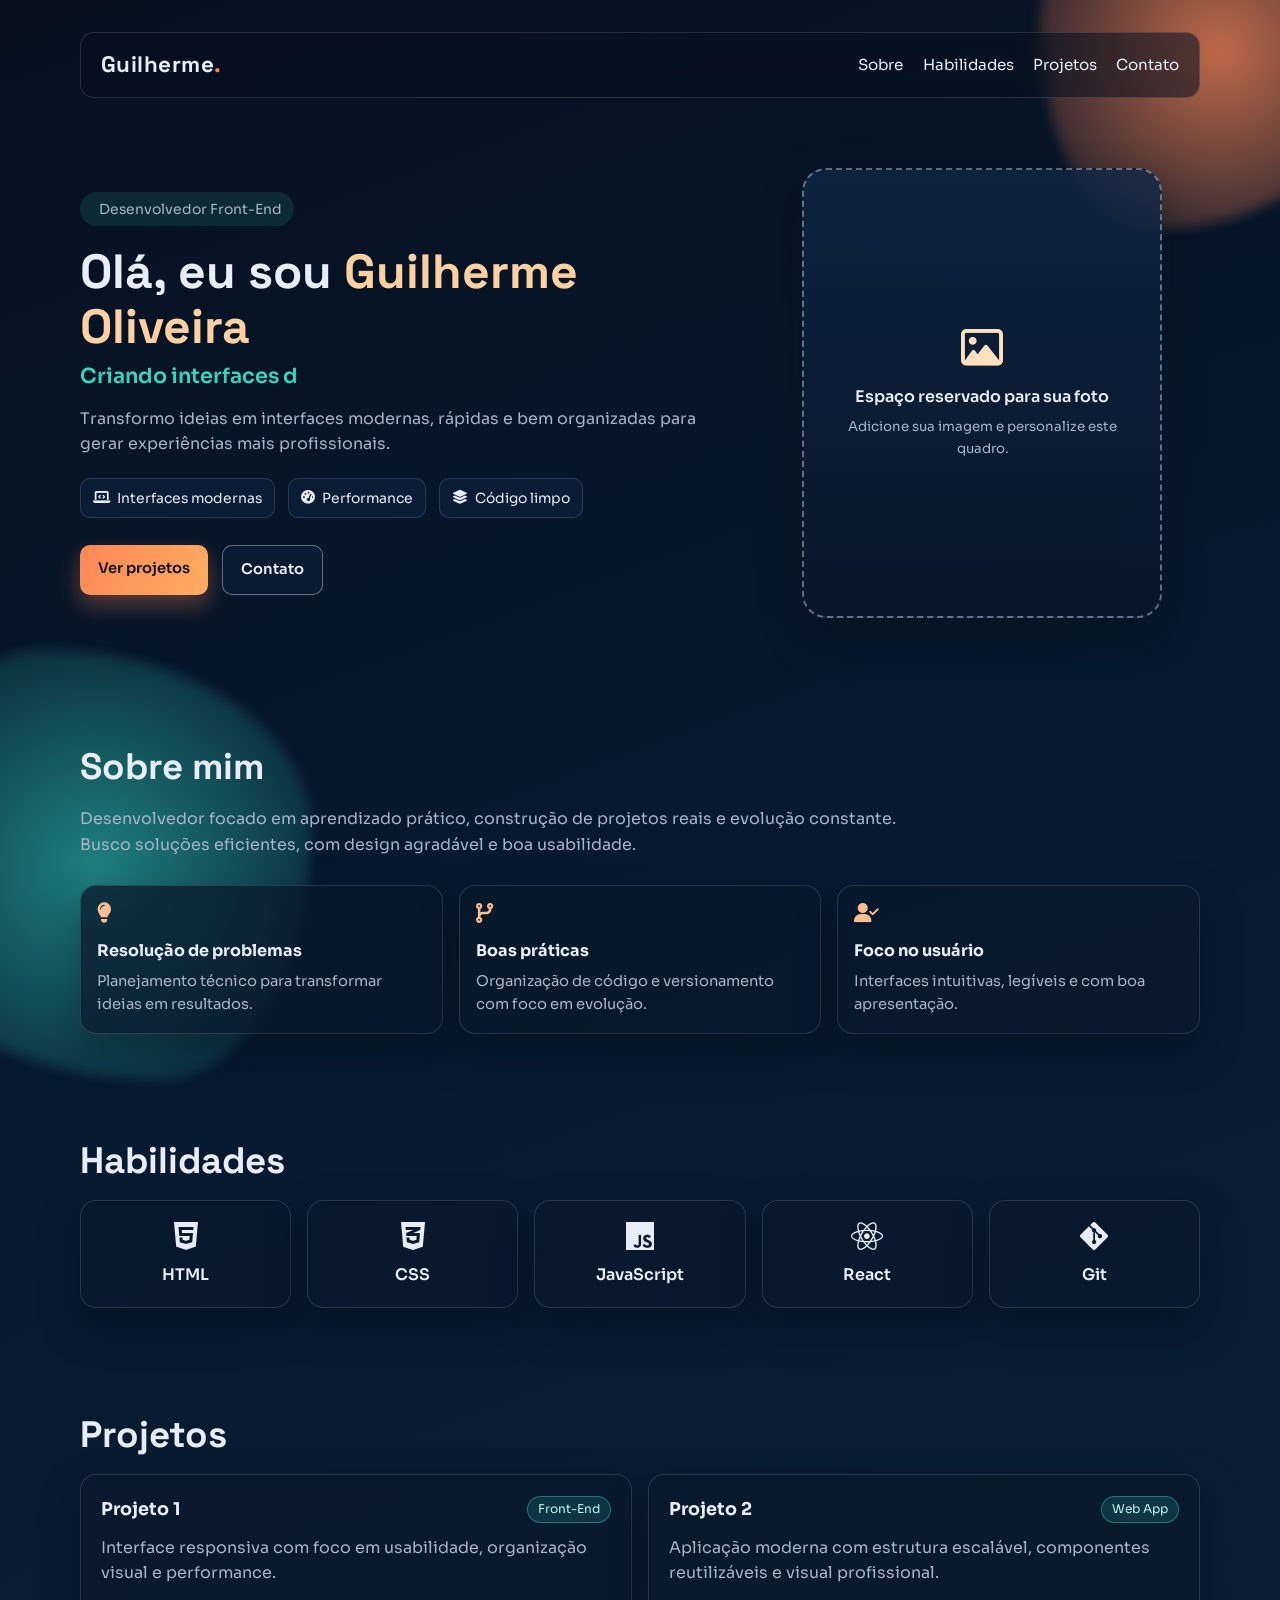
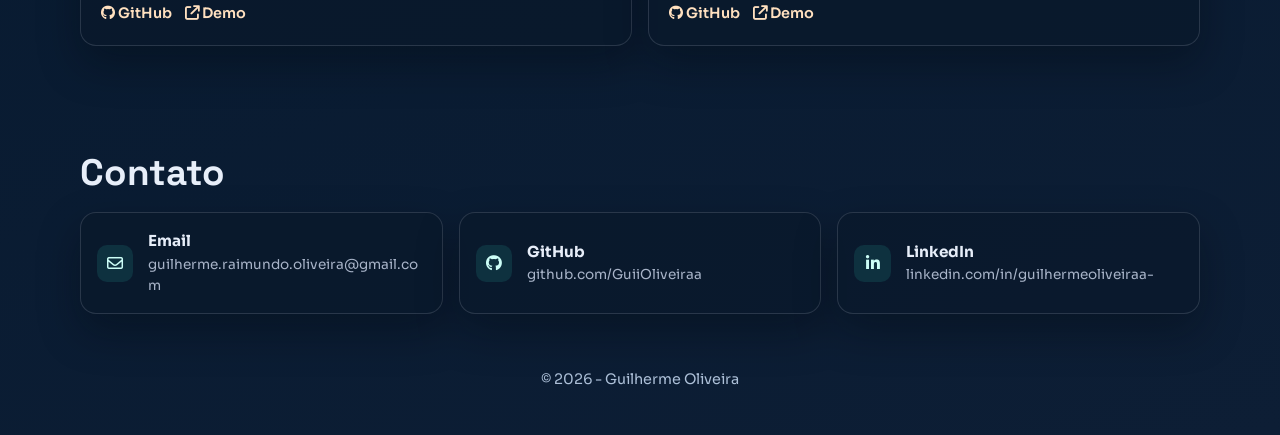
==== index.html @ d633457d "Projeto Inicial" ====
﻿<!DOCTYPE html>
<html lang="pt-br">
  <head>
    <meta charset="UTF-8" />
    <meta name="viewport" content="width=device-width, initial-scale=1.0" />
    <title>Portfólio | Guilherme Oliveira</title>
    <link rel="preconnect" href="https://fonts.googleapis.com" />
    <link rel="preconnect" href="https://fonts.gstatic.com" crossorigin />
    <link
      href="https://fonts.googleapis.com/css2?family=Sora:wght@300;400;500;600&family=Space+Grotesk:wght@500;700&display=swap"
      rel="stylesheet"
    />
    <link
      rel="stylesheet"
      href="https://cdnjs.cloudflare.com/ajax/libs/font-awesome/6.5.2/css/all.min.css"
    />
    <link rel="stylesheet" href="style.css" />
  </head>
  <body>
    <div class="bg-shape shape-top"></div>
    <div class="bg-shape shape-bottom"></div>

    <header class="site-header">
      <nav class="navbar">
        <h1 class="logo">Guilherme<span>.</span></h1>
        <ul class="nav-links">
          <li><a href="#about">Sobre</a></li>
          <li><a href="#skills">Habilidades</a></li>
          <li><a href="#projects">Projetos</a></li>
          <li><a href="#contact">Contato</a></li>
        </ul>
      </nav>

      <section class="hero">
        <div class="hero-content reveal">
          <p class="eyebrow">
            <i class="fa-solid fa-sparkles"></i>
            Desenvolvedor Front-End
          </p>
          <h2>Olá, eu sou <span>Guilherme Oliveira</span></h2>
          <h3 id="typing"></h3>
          <p>
            Transformo ideias em interfaces modernas, rápidas e bem organizadas
            para gerar experiências mais profissionais.
          </p>
          <div class="hero-tags">
            <span><i class="fa-solid fa-laptop-code"></i> Interfaces modernas</span>
            <span><i class="fa-solid fa-gauge-high"></i> Performance</span>
            <span><i class="fa-solid fa-layer-group"></i> Código limpo</span>
          </div>
          <div class="buttons">
            <a href="#projects" class="btn btn-primary">Ver projetos</a>
            <a href="#contact" class="btn btn-outline">Contato</a>
          </div>
        </div>

        <aside class="hero-photo reveal">
          <div class="photo-slot">
            <i class="fa-regular fa-image"></i>
            <p>Espaço reservado para sua foto</p>
            <small>Adicione sua imagem e personalize este quadro.</small>
          </div>
        </aside>
      </section>
    </header>

    <main>
      <section id="about" class="section reveal">
        <h2>Sobre mim</h2>
        <p class="section-intro">
          Desenvolvedor focado em aprendizado prático, construção de projetos
          reais e evolução constante. Busco soluções eficientes, com design
          agradável e boa usabilidade.
        </p>
        <div class="about-highlights">
          <article class="info-card">
            <i class="fa-solid fa-lightbulb"></i>
            <h3>Resolução de problemas</h3>
            <p>Planejamento técnico para transformar ideias em resultados.</p>
          </article>
          <article class="info-card">
            <i class="fa-solid fa-code-branch"></i>
            <h3>Boas práticas</h3>
            <p>Organização de código e versionamento com foco em evolução.</p>
          </article>
          <article class="info-card">
            <i class="fa-solid fa-user-check"></i>
            <h3>Foco no usuário</h3>
            <p>Interfaces intuitivas, legíveis e com boa apresentação.</p>
          </article>
        </div>
      </section>

      <section id="skills" class="section reveal">
        <h2>Habilidades</h2>
        <div class="skills-grid">
          <article class="skill-card">
            <i class="fa-brands fa-html5"></i>
            <p>HTML</p>
          </article>
          <article class="skill-card">
            <i class="fa-brands fa-css3-alt"></i>
            <p>CSS</p>
          </article>
          <article class="skill-card">
            <i class="fa-brands fa-js"></i>
            <p>JavaScript</p>
          </article>
          <article class="skill-card">
            <i class="fa-brands fa-react"></i>
            <p>React</p>
          </article>
          <article class="skill-card">
            <i class="fa-brands fa-git-alt"></i>
            <p>Git</p>
          </article>
        </div>
      </section>

      <section id="projects" class="section reveal">
        <h2>Projetos</h2>
        <div class="projects-grid">
          <article class="project-card">
            <div class="project-top">
              <h3>Projeto 1</h3>
              <span>Front-End</span>
            </div>
            <p>
              Interface responsiva com foco em usabilidade, organização visual e
              performance.
            </p>
            <div class="links">
              <a href="#" aria-label="Repositório do Projeto 1">
                <i class="fa-brands fa-github"></i> GitHub
              </a>
              <a href="#" aria-label="Demonstração do Projeto 1">
                <i class="fa-solid fa-arrow-up-right-from-square"></i> Demo
              </a>
            </div>
          </article>

          <article class="project-card">
            <div class="project-top">
              <h3>Projeto 2</h3>
              <span>Web App</span>
            </div>
            <p>
              Aplicação moderna com estrutura escalável, componentes reutilizáveis
              e visual profissional.
            </p>
            <div class="links">
              <a href="#" aria-label="Repositório do Projeto 2">
                <i class="fa-brands fa-github"></i> GitHub
              </a>
              <a href="#" aria-label="Demonstração do Projeto 2">
                <i class="fa-solid fa-arrow-up-right-from-square"></i> Demo
              </a>
            </div>
          </article>
        </div>
      </section>

      <section id="contact" class="section reveal">
        <h2>Contato</h2>
        <div class="contact-grid">
          <a
            class="contact-item"
            href="mailto:guilherme.raimundo.oliveira@gmail.com"
            aria-label="Enviar email para Guilherme Oliveira"
          >
            <i class="fa-regular fa-envelope"></i>
            <div>
              <h3>Email</h3>
              <p>guilherme.raimundo.oliveira@gmail.com</p>
            </div>
          </a>
          <a
            class="contact-item"
            href="https://github.com/GuiiOliveiraa"
            target="_blank"
            rel="noreferrer"
            aria-label="GitHub de Guilherme Oliveira"
          >
            <i class="fa-brands fa-github"></i>
            <div>
              <h3>GitHub</h3>
              <p>github.com/GuiiOliveiraa</p>
            </div>
          </a>
          <a
            class="contact-item"
            href="https://www.linkedin.com/in/guilhermeoliveiraa-/"
            target="_blank"
            rel="noreferrer"
            aria-label="LinkedIn de Guilherme Oliveira"
          >
            <i class="fa-brands fa-linkedin-in"></i>
            <div>
              <h3>LinkedIn</h3>
              <p>linkedin.com/in/guilhermeoliveiraa-</p>
            </div>
          </a>
        </div>
      </section>
    </main>

    <footer>
      <p>© 2026 - Guilherme Oliveira</p>
    </footer>

    <script src="script.js"></script>
  </body>
</html>
---- style.css ----
﻿:root {
  --bg: #06101f;
  --bg-secondary: #0d1e35;
  --surface: rgba(10, 24, 43, 0.75);
  --surface-strong: #102746;
  --text: #e7eef9;
  --muted: #a8b4c8;
  --accent: #ff8757;
  --accent-2: #32d8c2;
  --border: rgba(231, 238, 249, 0.14);
  --shadow: 0 18px 40px rgba(1, 8, 15, 0.35);
}

* {
  margin: 0;
  padding: 0;
  box-sizing: border-box;
}

html {
  scroll-behavior: smooth;
}

body {
  min-height: 100vh;
  background: linear-gradient(160deg, var(--bg) 0%, #071a30 48%, var(--bg-secondary) 100%);
  color: var(--text);
  font-family: "Sora", sans-serif;
  line-height: 1.6;
  overflow-x: hidden;
}

.bg-shape {
  position: fixed;
  pointer-events: none;
  z-index: -1;
  filter: blur(6px);
}

.shape-top {
  width: 360px;
  height: 360px;
  top: -130px;
  right: -120px;
  border-radius: 48% 52% 70% 30% / 42% 40% 60% 58%;
  background: radial-gradient(circle, rgba(255, 135, 87, 0.75), rgba(255, 135, 87, 0));
}

.shape-bottom {
  width: 430px;
  height: 430px;
  bottom: -180px;
  left: -120px;
  border-radius: 38% 62% 35% 65% / 58% 42% 58% 42%;
  background: radial-gradient(circle, rgba(50, 216, 194, 0.55), rgba(50, 216, 194, 0));
}

.site-header,
main,
footer {
  width: min(1120px, 92%);
  margin: 0 auto;
}

.site-header {
  padding-top: 32px;
}

.navbar {
  display: flex;
  justify-content: space-between;
  align-items: center;
  padding: 14px 20px;
  border: 1px solid var(--border);
  border-radius: 14px;
  background: rgba(6, 16, 31, 0.55);
  backdrop-filter: blur(8px);
}

.logo {
  font-family: "Space Grotesk", sans-serif;
  font-weight: 700;
  letter-spacing: 0.02em;
  font-size: 1.4rem;
}

.logo span {
  color: var(--accent);
}

.nav-links {
  display: flex;
  gap: 1.2rem;
  list-style: none;
}

.nav-links a {
  text-decoration: none;
  color: var(--text);
  font-size: 0.95rem;
  transition: color 0.2s ease;
}

.nav-links a:hover {
  color: var(--accent-2);
}

.hero {
  display: grid;
  grid-template-columns: 1.2fr 0.8fr;
  gap: 2rem;
  align-items: center;
  padding: 70px 0 42px;
}

.eyebrow {
  display: inline-flex;
  align-items: center;
  gap: 0.45rem;
  padding: 6px 12px;
  border-radius: 999px;
  background: rgba(50, 216, 194, 0.12);
  color: #b1f8ee;
  margin-bottom: 1.1rem;
  font-size: 0.87rem;
}

.hero h2 {
  font-family: "Space Grotesk", sans-serif;
  font-size: clamp(2rem, 5vw, 3rem);
  line-height: 1.15;
  margin-bottom: 0.35rem;
}

.hero h2 span {
  color: #ffd1a2;
}

#typing {
  min-height: 2rem;
  margin-bottom: 0.8rem;
  color: var(--accent-2);
  font-size: clamp(1.05rem, 2vw, 1.3rem);
  font-weight: 600;
}

.hero-content > p {
  color: var(--muted);
  max-width: 56ch;
}

.hero-tags {
  margin-top: 1.3rem;
  display: flex;
  flex-wrap: wrap;
  gap: 0.8rem;
}

.hero-tags span {
  display: inline-flex;
  gap: 0.45rem;
  align-items: center;
  padding: 8px 12px;
  border-radius: 10px;
  border: 1px solid var(--border);
  background: rgba(16, 39, 70, 0.42);
  font-size: 0.87rem;
}

.buttons {
  margin-top: 1.7rem;
  display: flex;
  gap: 0.9rem;
  flex-wrap: wrap;
}

.btn {
  padding: 12px 18px;
  border-radius: 10px;
  text-decoration: none;
  font-weight: 600;
  font-size: 0.92rem;
  transition: transform 0.2s ease, box-shadow 0.2s ease, background 0.2s ease;
}

.btn:hover {
  transform: translateY(-2px);
}

.btn-primary {
  color: #101317;
  background: linear-gradient(120deg, var(--accent), #ffad61);
  box-shadow: 0 10px 22px rgba(255, 135, 87, 0.35);
}

.btn-outline {
  color: var(--text);
  border: 1px solid rgba(231, 238, 249, 0.4);
  background: rgba(13, 30, 53, 0.65);
}

.hero-photo {
  justify-self: center;
  width: min(360px, 100%);
}

.photo-slot {
  aspect-ratio: 4 / 5;
  border: 2px dashed rgba(231, 238, 249, 0.4);
  border-radius: 24px;
  background: linear-gradient(180deg, rgba(16, 39, 70, 0.8), rgba(8, 22, 40, 0.8));
  box-shadow: var(--shadow);
  display: flex;
  flex-direction: column;
  align-items: center;
  justify-content: center;
  text-align: center;
  padding: 1.1rem;
}

.photo-slot i {
  font-size: 2.6rem;
  margin-bottom: 1rem;
  color: #ffe0bf;
}

.photo-slot p {
  font-size: 1rem;
  font-weight: 600;
}

.photo-slot small {
  color: var(--muted);
  margin-top: 0.4rem;
}

.section {
  padding: 78px 0 20px;
}

.section h2 {
  font-family: "Space Grotesk", sans-serif;
  font-size: clamp(1.7rem, 3.6vw, 2.3rem);
  margin-bottom: 0.6rem;
}

.section-intro {
  max-width: 70ch;
  color: var(--muted);
  margin-bottom: 1.7rem;
}

.about-highlights,
.skills-grid,
.projects-grid,
.contact-grid {
  display: grid;
  gap: 1rem;
}

.about-highlights {
  grid-template-columns: repeat(auto-fit, minmax(220px, 1fr));
}

.info-card,
.skill-card,
.project-card,
.contact-item {
  border: 1px solid var(--border);
  border-radius: 16px;
  background: var(--surface);
  box-shadow: var(--shadow);
}

.info-card {
  padding: 1rem;
}

.info-card i {
  font-size: 1.25rem;
  color: #ffbf92;
}

.info-card h3 {
  margin: 0.7rem 0 0.35rem;
  font-size: 1rem;
}

.info-card p {
  color: var(--muted);
  font-size: 0.92rem;
}

.skills-grid {
  grid-template-columns: repeat(auto-fit, minmax(150px, 1fr));
}

.skill-card {
  padding: 1.2rem;
  text-align: center;
  transition: transform 0.2s ease, border-color 0.2s ease;
}

.skill-card:hover {
  transform: translateY(-4px);
  border-color: rgba(50, 216, 194, 0.7);
}

.skill-card i {
  font-size: 2rem;
  margin-bottom: 0.6rem;
}

.skill-card p {
  font-weight: 600;
}

.projects-grid {
  grid-template-columns: repeat(auto-fit, minmax(260px, 1fr));
}

.project-card {
  padding: 1.25rem;
  transition: transform 0.25s ease, border-color 0.25s ease;
}

.project-card:hover {
  transform: translateY(-5px);
  border-color: rgba(255, 173, 97, 0.8);
}

.project-top {
  display: flex;
  justify-content: space-between;
  align-items: center;
  gap: 0.8rem;
  margin-bottom: 0.7rem;
}

.project-top h3 {
  font-size: 1.1rem;
}

.project-top span {
  background: rgba(50, 216, 194, 0.15);
  color: #b9f8f0;
  border: 1px solid rgba(50, 216, 194, 0.42);
  border-radius: 999px;
  padding: 3px 10px;
  font-size: 0.76rem;
}

.project-card p {
  color: var(--muted);
}

.links {
  margin-top: 1rem;
  display: flex;
  flex-wrap: wrap;
  gap: 0.8rem;
}

.links a {
  color: #ffe0bf;
  text-decoration: none;
  font-weight: 600;
  font-size: 0.9rem;
}

.links a:hover {
  color: var(--accent-2);
}

.contact-grid {
  grid-template-columns: repeat(auto-fit, minmax(250px, 1fr));
}

.contact-item {
  display: flex;
  align-items: center;
  gap: 0.9rem;
  padding: 1rem;
  color: var(--text);
  text-decoration: none;
  transition: transform 0.2s ease, border-color 0.2s ease;
}

.contact-item:hover {
  transform: translateY(-4px);
  border-color: rgba(255, 135, 87, 0.8);
}

.contact-item i {
  width: 2.3rem;
  height: 2.3rem;
  border-radius: 10px;
  background: rgba(50, 216, 194, 0.12);
  display: grid;
  place-items: center;
  color: #ccfef7;
  font-size: 1rem;
}

.contact-item h3 {
  font-size: 0.95rem;
}

.contact-item p {
  color: var(--muted);
  font-size: 0.85rem;
  word-break: break-word;
}

footer {
  padding: 34px 0 44px;
  text-align: center;
  color: #adc0d8;
  font-size: 0.9rem;
}

.reveal {
  opacity: 0;
  transform: translateY(24px);
}

.reveal.visible {
  opacity: 1;
  transform: translateY(0);
  transition: opacity 0.65s ease, transform 0.65s ease;
  transition-delay: var(--delay, 0ms);
}

@media (max-width: 960px) {
  .hero {
    grid-template-columns: 1fr;
    padding-top: 52px;
  }

  .hero-photo {
    justify-self: start;
    width: min(340px, 100%);
  }
}

@media (max-width: 640px) {
  .navbar {
    flex-direction: column;
    align-items: flex-start;
    gap: 0.8rem;
  }

  .nav-links {
    flex-wrap: wrap;
    gap: 0.8rem;
  }

  .buttons {
    width: 100%;
  }

  .btn {
    flex: 1;
    text-align: center;
  }

  .section {
    padding-top: 60px;
  }
}
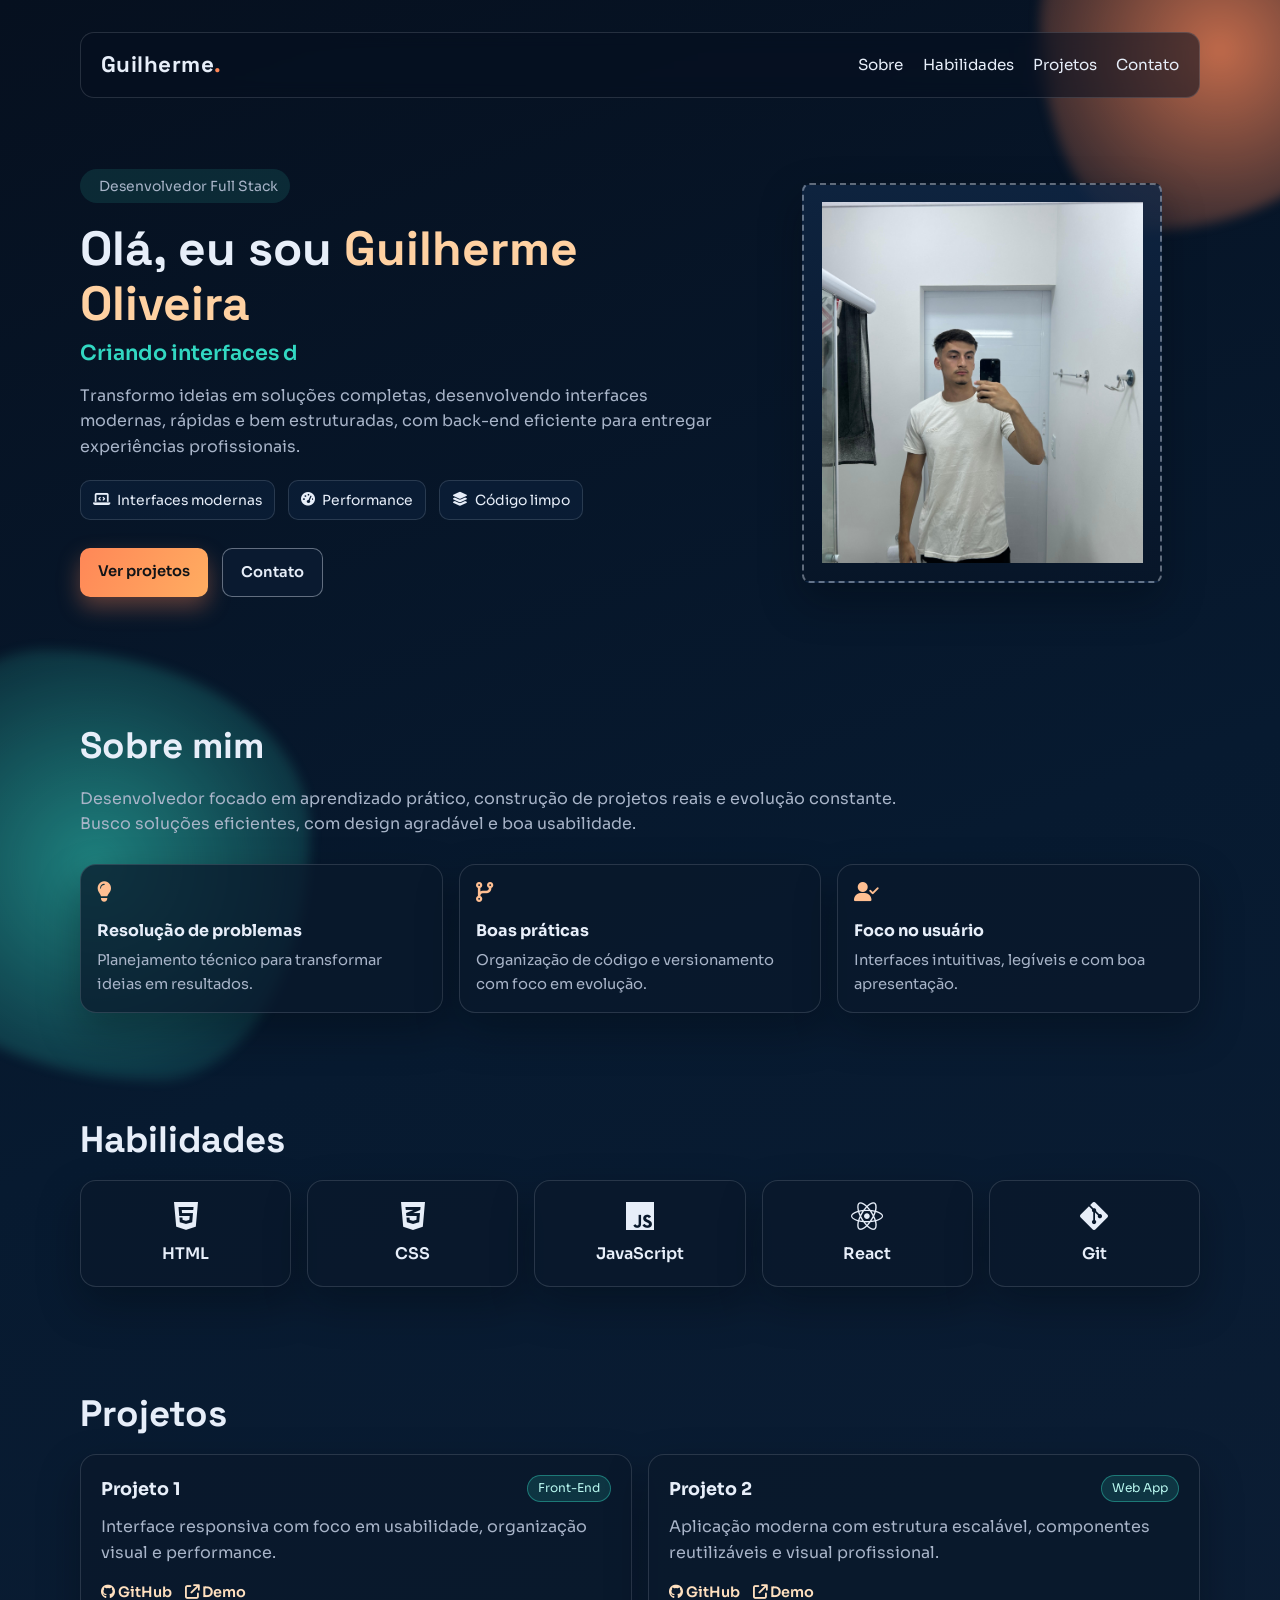
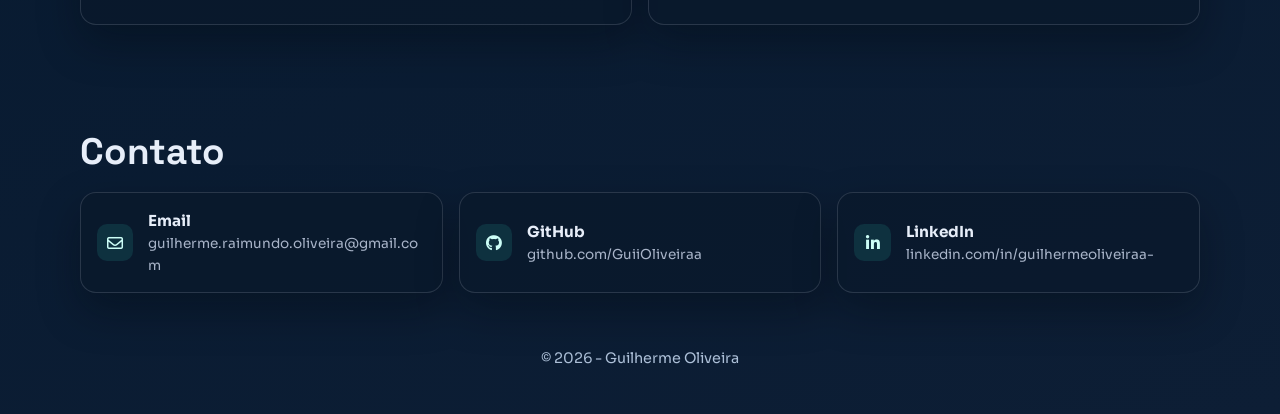
==== commit 38ac889c: "Arruma a foto e algumas frases" ====
--- a/index.html
+++ b/index.html
@@ -35,16 +35,19 @@
         <div class="hero-content reveal">
           <p class="eyebrow">
             <i class="fa-solid fa-sparkles"></i>
-            Desenvolvedor Front-End
+            Desenvolvedor Full Stack
           </p>
           <h2>Olá, eu sou <span>Guilherme Oliveira</span></h2>
           <h3 id="typing"></h3>
           <p>
-            Transformo ideias em interfaces modernas, rápidas e bem organizadas
-            para gerar experiências mais profissionais.
+            Transformo ideias em soluções completas, desenvolvendo interfaces
+            modernas, rápidas e bem estruturadas, com back-end eficiente para
+            entregar experiências profissionais.
           </p>
           <div class="hero-tags">
-            <span><i class="fa-solid fa-laptop-code"></i> Interfaces modernas</span>
+            <span
+              ><i class="fa-solid fa-laptop-code"></i> Interfaces modernas</span
+            >
             <span><i class="fa-solid fa-gauge-high"></i> Performance</span>
             <span><i class="fa-solid fa-layer-group"></i> Código limpo</span>
           </div>
@@ -56,9 +59,7 @@
 
         <aside class="hero-photo reveal">
           <div class="photo-slot">
-            <i class="fa-regular fa-image"></i>
-            <p>Espaço reservado para sua foto</p>
-            <small>Adicione sua imagem e personalize este quadro.</small>
+            <img src="/MinhaFoto.jpeg" alt="Minha Foto" class="foto-perfil" />
           </div>
         </aside>
       </section>
@@ -145,8 +146,8 @@
               <span>Web App</span>
             </div>
             <p>
-              Aplicação moderna com estrutura escalável, componentes reutilizáveis
-              e visual profissional.
+              Aplicação moderna com estrutura escalável, componentes
+              reutilizáveis e visual profissional.
             </p>
             <div class="links">
               <a href="#" aria-label="Repositório do Projeto 2">
--- a/style.css
+++ b/style.css
@@ -234,6 +234,23 @@
   margin-top: 0.4rem;
 }
 
+.photo-slot {
+  width: 100%;       /* Ou o tamanho fixo que você desejar, ex: 300px */
+  height: 400px;     /* Defina uma altura para manter o padrão */
+  overflow: hidden;  /* Corta o que sobrar da imagem */
+  display: flex;
+  align-items: center;
+  justify-content: center;
+  border-radius: 8px; /* Opcional: deixa as bordas arredondadas */
+}
+
+.foto-perfil {
+  width: 100%;
+  height: 100%;
+  object-fit: cover; /* ESSA É A MÁGICA: a foto preenche o espaço sem distorcer */
+  object-position: center; /* Centraliza o foco da imagem */
+}
+
 .section {
   padding: 78px 0 20px;
 }
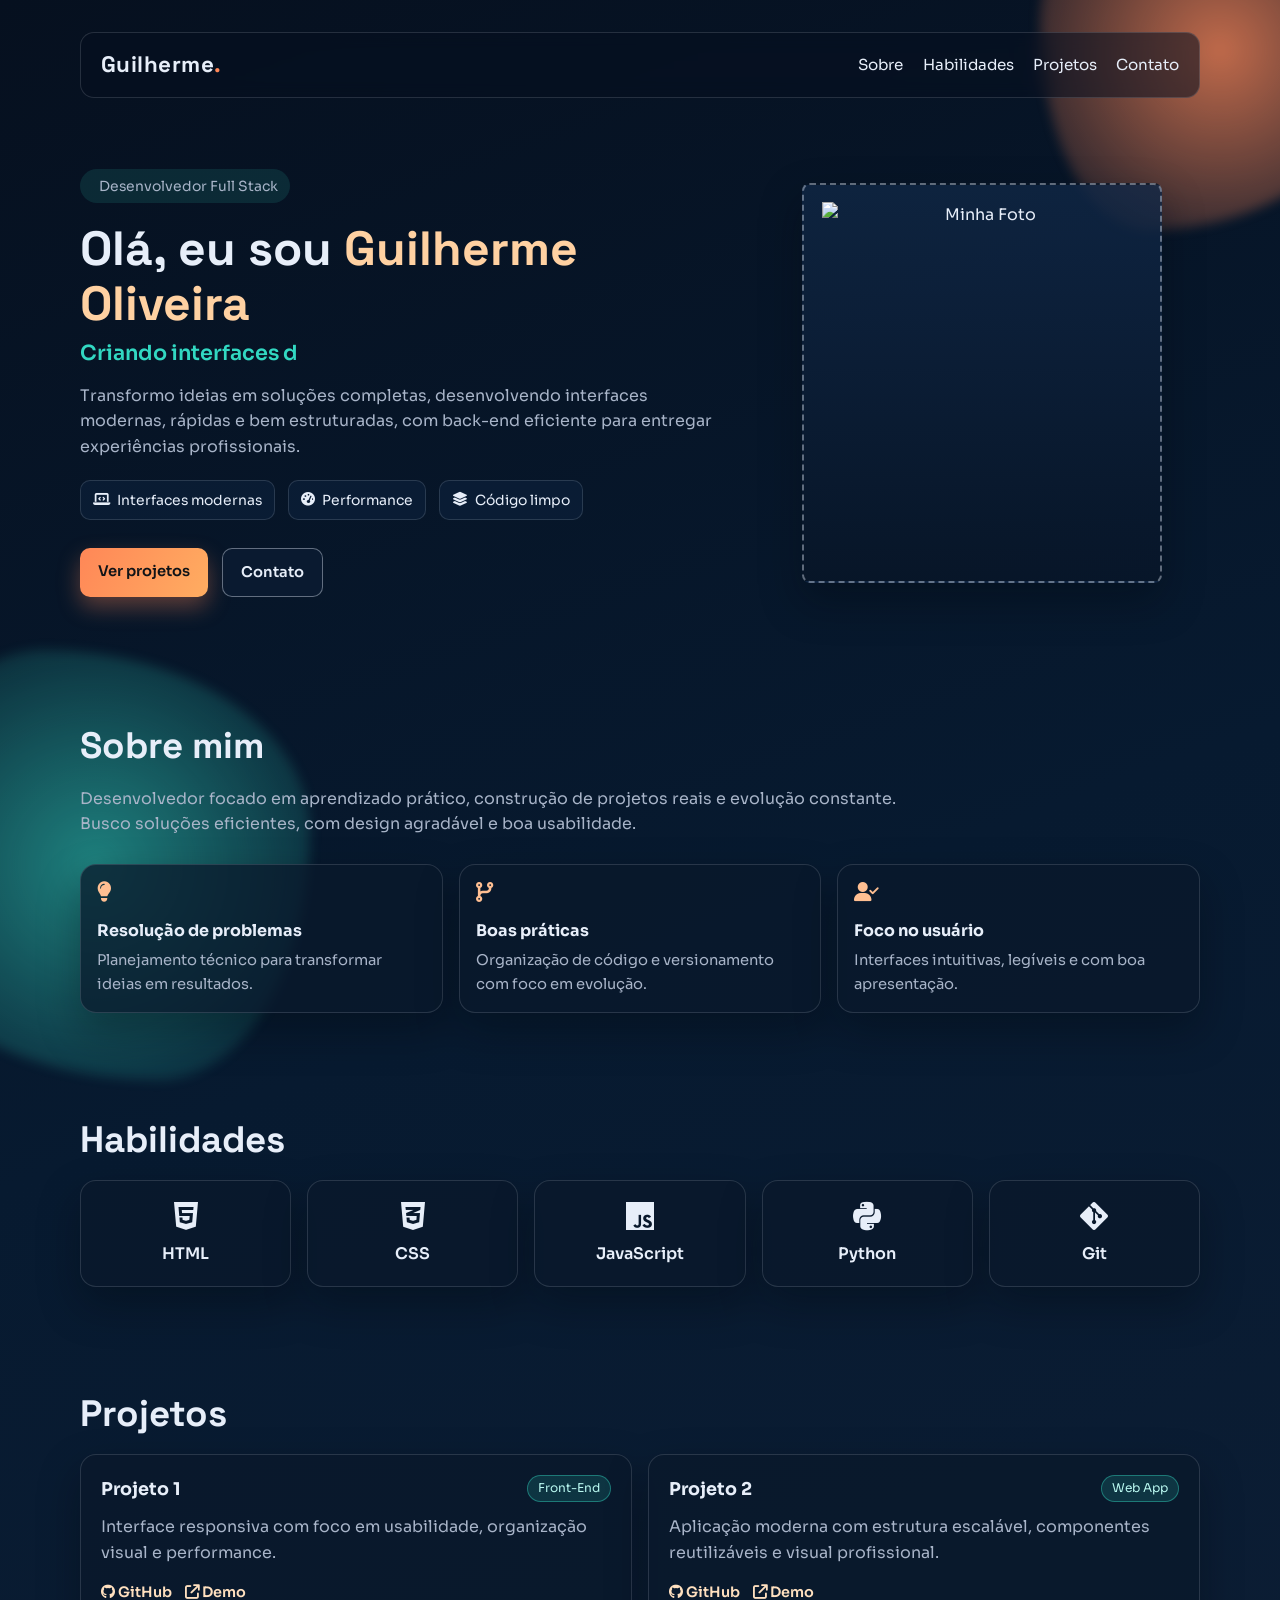
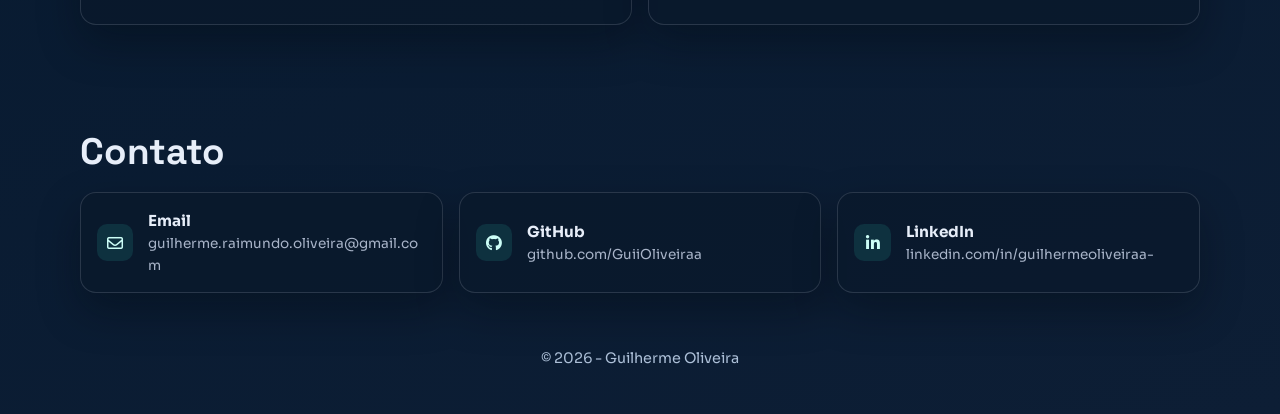
==== commit bdbf11ac: "Alterar foto e habilidades" ====
--- a/index.html
+++ b/index.html
@@ -59,7 +59,7 @@
 
         <aside class="hero-photo reveal">
           <div class="photo-slot">
-            <img src="/MinhaFoto.jpeg" alt="Minha Foto" class="foto-perfil" />
+            <img src="/Foto.png" alt="Minha Foto" class="foto-perfil" />
           </div>
         </aside>
       </section>
@@ -108,8 +108,8 @@
             <p>JavaScript</p>
           </article>
           <article class="skill-card">
-            <i class="fa-brands fa-react"></i>
-            <p>React</p>
+            <i class="fa-brands fa-python"></i>
+            <p>Python</p>
           </article>
           <article class="skill-card">
             <i class="fa-brands fa-git-alt"></i>
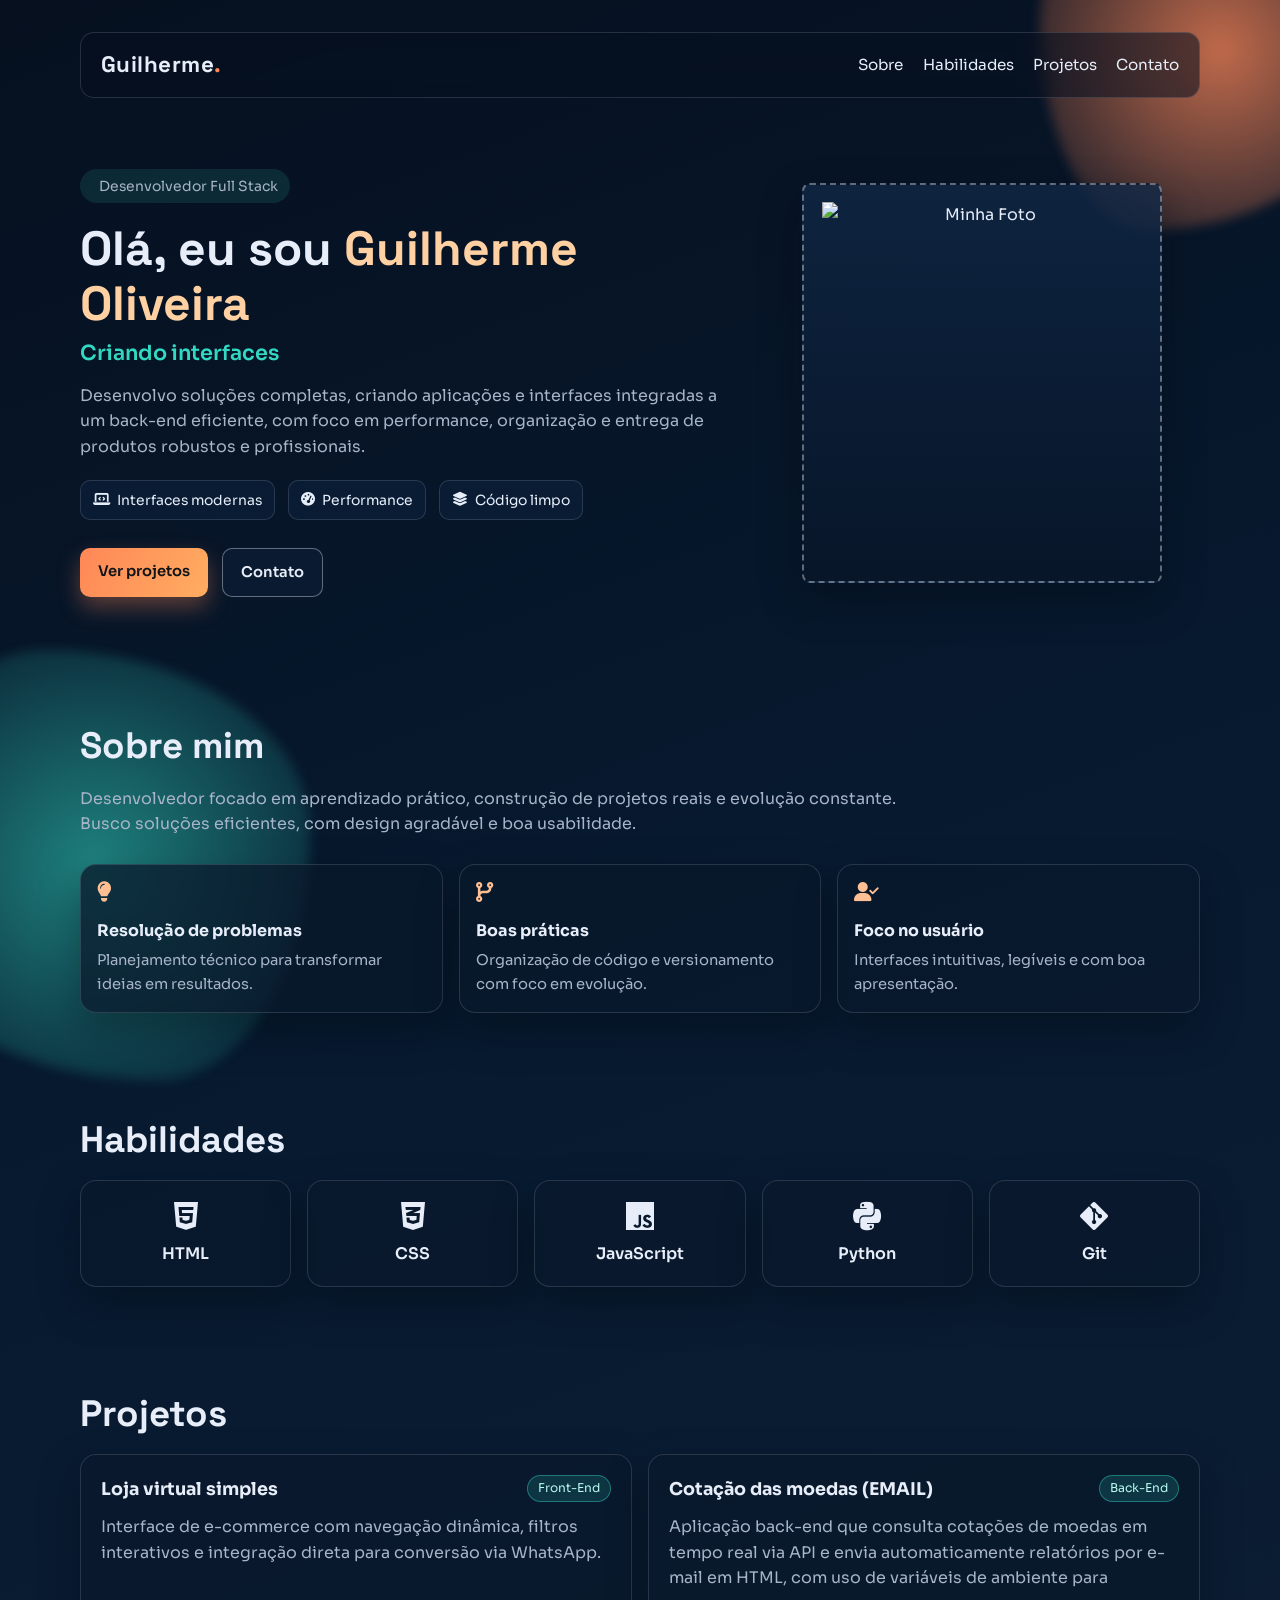
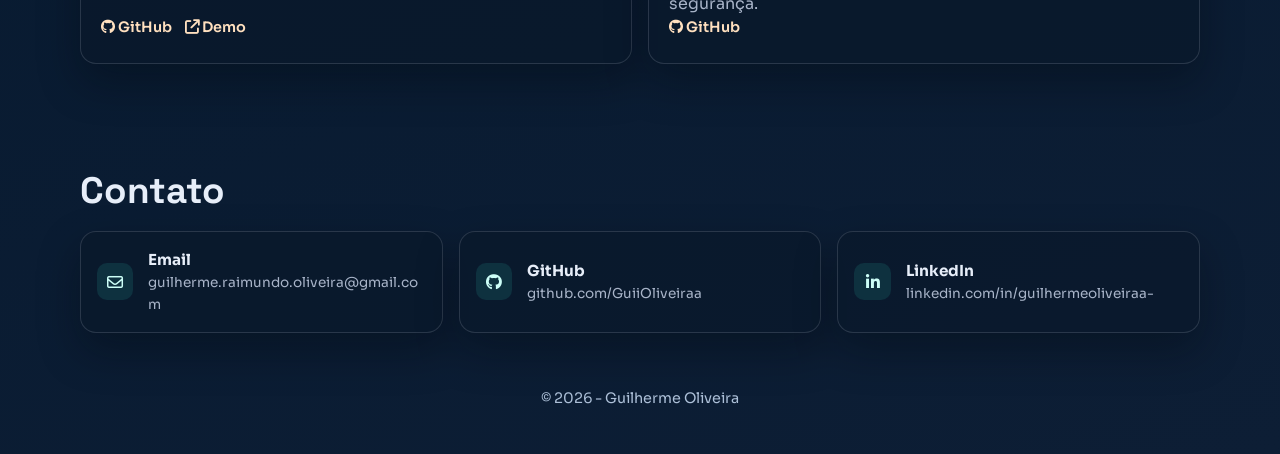
==== commit a85c7e2c: "Mudança de frases, tonar os botões clicaveis, adição dos projetos" ====
--- a/index.html
+++ b/index.html
@@ -40,9 +40,9 @@
           <h2>Olá, eu sou <span>Guilherme Oliveira</span></h2>
           <h3 id="typing"></h3>
           <p>
-            Transformo ideias em soluções completas, desenvolvendo interfaces
-            modernas, rápidas e bem estruturadas, com back-end eficiente para
-            entregar experiências profissionais.
+            Desenvolvo soluções completas, criando aplicações e interfaces
+            integradas a um back-end eficiente, com foco em performance,
+            organização e entrega de produtos robustos e profissionais.
           </p>
           <div class="hero-tags">
             <span
@@ -123,18 +123,28 @@
         <div class="projects-grid">
           <article class="project-card">
             <div class="project-top">
-              <h3>Projeto 1</h3>
+              <h3>Loja virtual simples</h3>
               <span>Front-End</span>
             </div>
             <p>
-              Interface responsiva com foco em usabilidade, organização visual e
-              performance.
+              Interface de e-commerce com navegação dinâmica, filtros
+              interativos e integração direta para conversão via WhatsApp.
             </p>
             <div class="links">
-              <a href="#" aria-label="Repositório do Projeto 1">
+              <a
+                href="https://github.com/GuiiOliveiraa/NunesStoreOficial"
+                aria-label="Repositório do Projeto 1"
+                target="_blank"
+                rel="noopener noreferrer"
+              >
                 <i class="fa-brands fa-github"></i> GitHub
               </a>
-              <a href="#" aria-label="Demonstração do Projeto 1">
+              <a
+                href="https://guiioliveiraa.github.io/NunesStoreOficial/"
+                aria-label="Demonstração do Projeto 1"
+                target="_blank"
+                rel="noopener noreferrer"
+              >
                 <i class="fa-solid fa-arrow-up-right-from-square"></i> Demo
               </a>
             </div>
@@ -142,19 +152,22 @@
 
           <article class="project-card">
             <div class="project-top">
-              <h3>Projeto 2</h3>
-              <span>Web App</span>
+              <h3>Cotação das moedas (EMAIL)</h3>
+              <span>Back-End</span>
             </div>
             <p>
-              Aplicação moderna com estrutura escalável, componentes
-              reutilizáveis e visual profissional.
+              Aplicação back-end que consulta cotações de moedas em tempo real
+              via API e envia automaticamente relatórios por e-mail em HTML, com
+              uso de variáveis de ambiente para segurança.
             </p>
             <div class="links">
-              <a href="#" aria-label="Repositório do Projeto 2">
+              <a
+                href="https://github.com/GuiiOliveiraa/CotacaoDasMoedas"
+                target="_blank"
+                aria-label="Repositório do Projeto 2"
+                rel="noopener noreferrer"
+              >
                 <i class="fa-brands fa-github"></i> GitHub
-              </a>
-              <a href="#" aria-label="Demonstração do Projeto 2">
-                <i class="fa-solid fa-arrow-up-right-from-square"></i> Demo
               </a>
             </div>
           </article>
--- a/style.css
+++ b/style.css
@@ -371,11 +371,20 @@
   color: var(--muted);
 }
 
+.project-card {
+  display: flex;
+  flex-direction: column;
+  height: 100%;
+  padding-bottom: 1.5rem;
+}
+
 .links {
-  margin-top: 1rem;
+  margin-top: auto ;
   display: flex;
   flex-wrap: wrap;
   gap: 0.8rem;
+  
+
 }
 
 .links a {
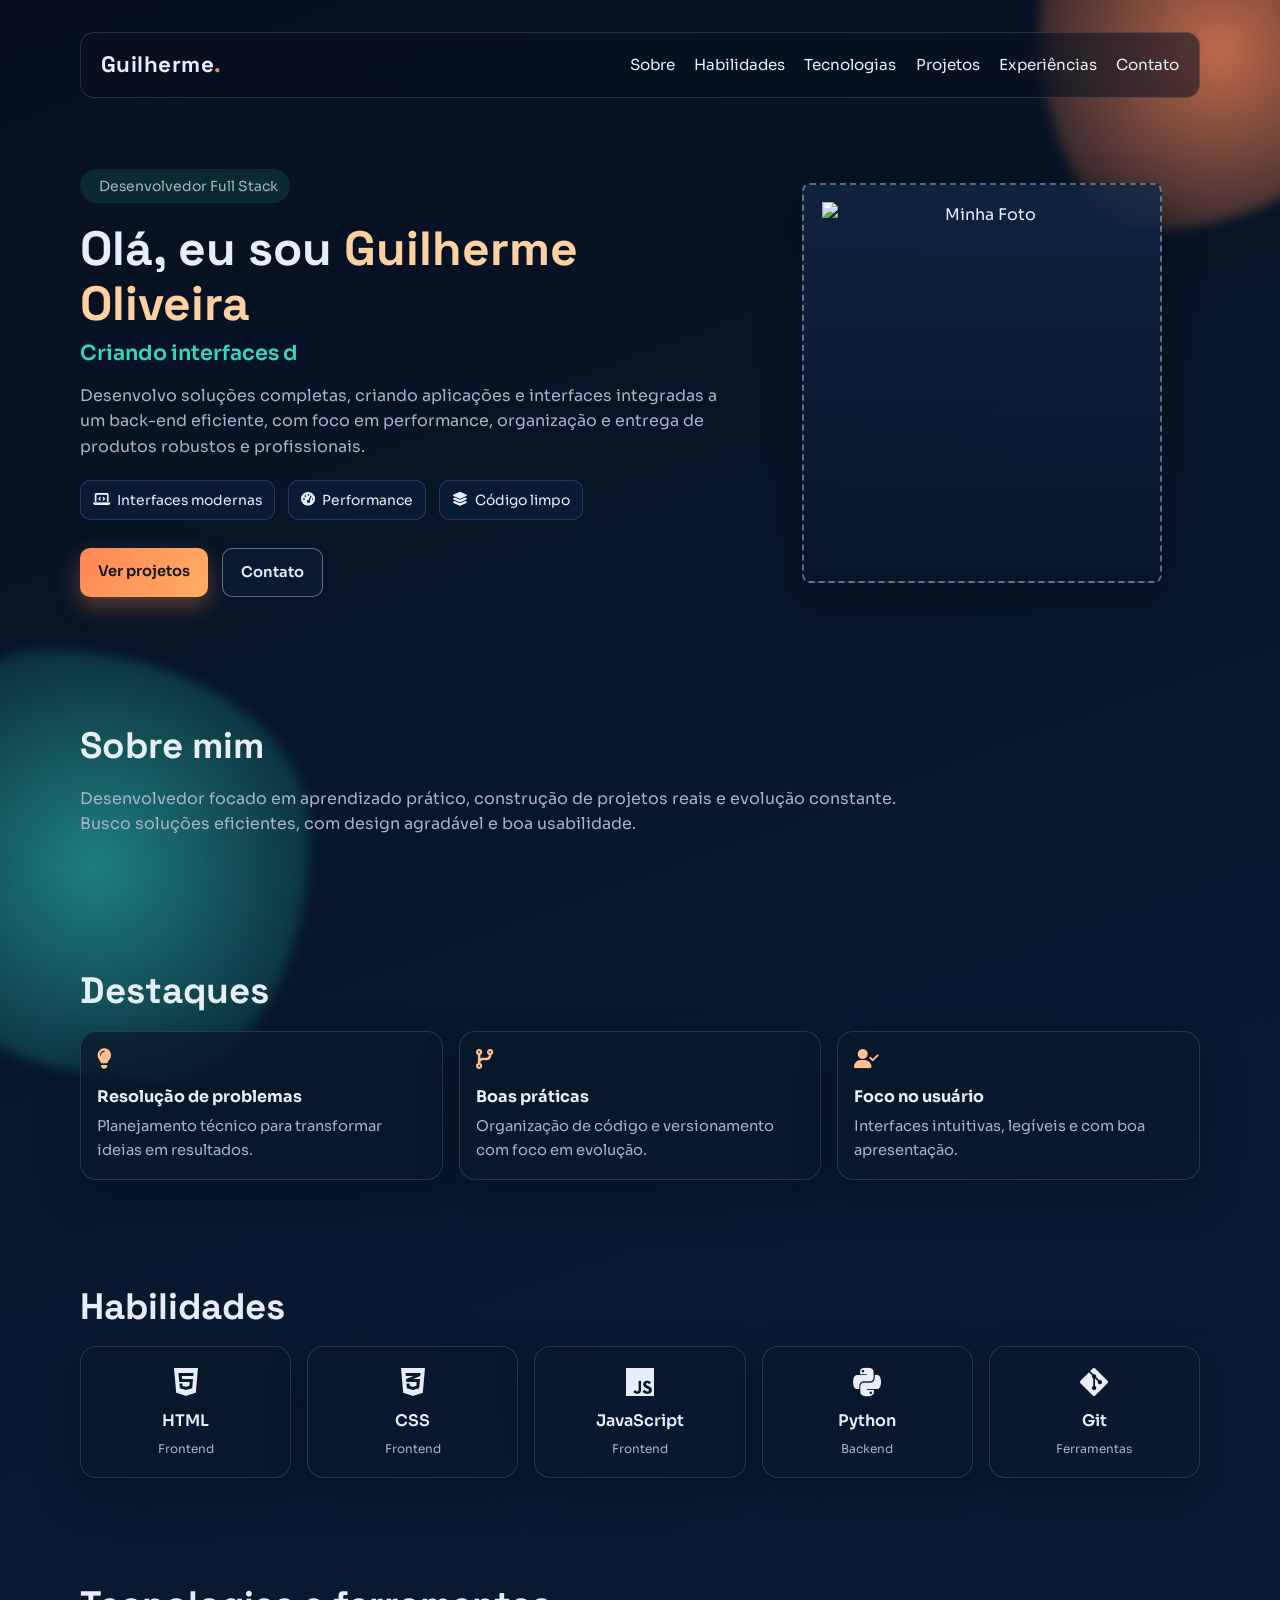
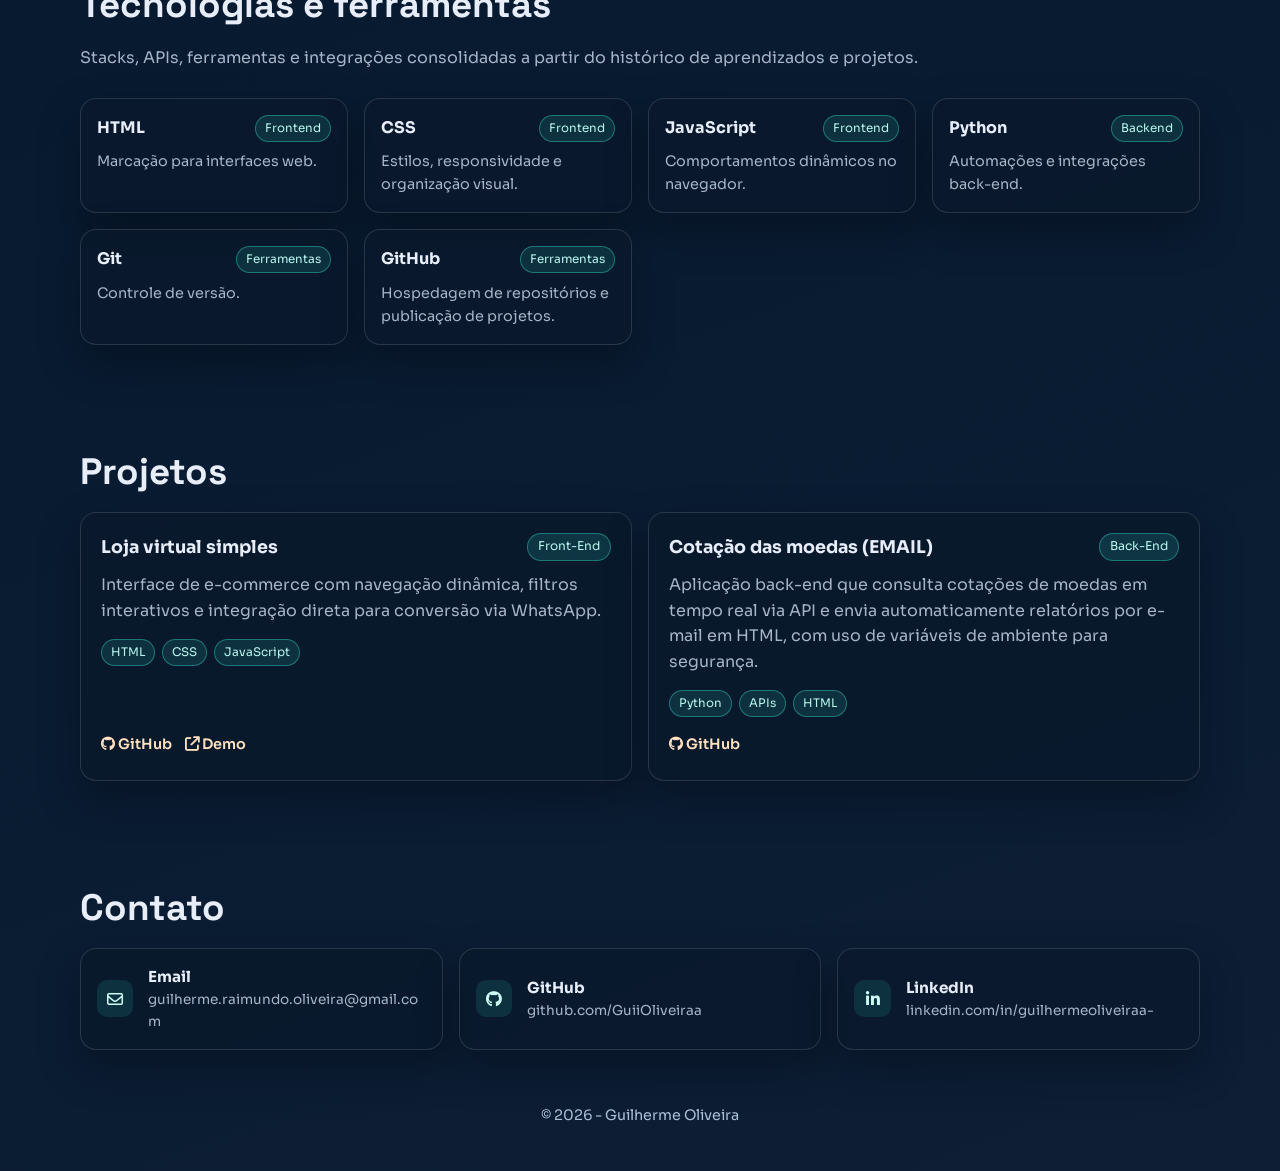
==== commit 0273425b: "CV Inteligente" ====
--- a/index.html
+++ b/index.html
@@ -26,7 +26,9 @@
         <ul class="nav-links">
           <li><a href="#about">Sobre</a></li>
           <li><a href="#skills">Habilidades</a></li>
+          <li><a href="#technologies">Tecnologias</a></li>
           <li><a href="#projects">Projetos</a></li>
+          <li><a href="#experience">Experiências</a></li>
           <li><a href="#contact">Contato</a></li>
         </ul>
       </nav>
@@ -35,16 +37,16 @@
         <div class="hero-content reveal">
           <p class="eyebrow">
             <i class="fa-solid fa-sparkles"></i>
-            Desenvolvedor Full Stack
+            <span id="profile-title">Desenvolvedor Full Stack</span>
           </p>
-          <h2>Olá, eu sou <span>Guilherme Oliveira</span></h2>
+          <h2>Olá, eu sou <span id="profile-name">Guilherme Oliveira</span></h2>
           <h3 id="typing"></h3>
-          <p>
+          <p id="profile-summary">
             Desenvolvo soluções completas, criando aplicações e interfaces
             integradas a um back-end eficiente, com foco em performance,
             organização e entrega de produtos robustos e profissionais.
           </p>
-          <div class="hero-tags">
+          <div class="hero-tags" id="hero-tags">
             <span
               ><i class="fa-solid fa-laptop-code"></i> Interfaces modernas</span
             >
@@ -59,7 +61,7 @@
 
         <aside class="hero-photo reveal">
           <div class="photo-slot">
-            <img src="/Foto.png" alt="Minha Foto" class="foto-perfil" />
+            <img src="Foto.png" alt="Minha Foto" class="foto-perfil" />
           </div>
         </aside>
       </section>
@@ -68,12 +70,16 @@
     <main>
       <section id="about" class="section reveal">
         <h2>Sobre mim</h2>
-        <p class="section-intro">
+        <p class="section-intro" id="about-text">
           Desenvolvedor focado em aprendizado prático, construção de projetos
           reais e evolução constante. Busco soluções eficientes, com design
           agradável e boa usabilidade.
         </p>
-        <div class="about-highlights">
+      </section>
+
+      <section id="highlights" class="section reveal">
+        <h2>Destaques</h2>
+        <div class="about-highlights" id="highlights-grid">
           <article class="info-card">
             <i class="fa-solid fa-lightbulb"></i>
             <h3>Resolução de problemas</h3>
@@ -94,7 +100,7 @@
 
       <section id="skills" class="section reveal">
         <h2>Habilidades</h2>
-        <div class="skills-grid">
+        <div class="skills-grid" id="skills-grid" aria-live="polite">
           <article class="skill-card">
             <i class="fa-brands fa-html5"></i>
             <p>HTML</p>
@@ -118,9 +124,18 @@
         </div>
       </section>
 
+      <section id="technologies" class="section reveal">
+        <h2>Tecnologias e ferramentas</h2>
+        <p class="section-intro">
+          Stacks, APIs, ferramentas e integrações consolidadas a partir do
+          histórico de aprendizados e projetos.
+        </p>
+        <div class="tech-grid" id="technologies-grid" aria-live="polite"></div>
+      </section>
+
       <section id="projects" class="section reveal">
         <h2>Projetos</h2>
-        <div class="projects-grid">
+        <div class="projects-grid" id="projects-grid" aria-live="polite">
           <article class="project-card">
             <div class="project-top">
               <h3>Loja virtual simples</h3>
@@ -174,6 +189,15 @@
         </div>
       </section>
 
+      <section id="experience" class="section reveal" hidden>
+        <h2>Experiências</h2>
+        <p class="section-intro">
+          Experiências profissionais e aprendizados relevantes gerados a partir
+          das anotações do currículo vivo.
+        </p>
+        <div class="experience-grid" id="experiences-grid" aria-live="polite"></div>
+      </section>
+
       <section id="contact" class="section reveal">
         <h2>Contato</h2>
         <div class="contact-grid">
--- a/style.css
+++ b/style.css
@@ -30,6 +30,10 @@
   overflow-x: hidden;
 }
 
+[hidden] {
+  display: none !important;
+}
+
 .bg-shape {
   position: fixed;
   pointer-events: none;
@@ -269,7 +273,9 @@
 
 .about-highlights,
 .skills-grid,
+.tech-grid,
 .projects-grid,
+.experience-grid,
 .contact-grid {
   display: grid;
   gap: 1rem;
@@ -281,7 +287,9 @@
 
 .info-card,
 .skill-card,
+.tech-card,
 .project-card,
+.experience-card,
 .contact-item {
   border: 1px solid var(--border);
   border-radius: 16px;
@@ -330,6 +338,59 @@
 
 .skill-card p {
   font-weight: 600;
+}
+
+.skill-card small {
+  display: block;
+  margin-top: 0.35rem;
+  color: var(--muted);
+  font-size: 0.75rem;
+}
+
+.tech-grid,
+.experience-grid {
+  grid-template-columns: repeat(auto-fit, minmax(230px, 1fr));
+}
+
+.tech-card,
+.experience-card {
+  padding: 1rem;
+}
+
+.tech-top {
+  display: flex;
+  justify-content: space-between;
+  align-items: flex-start;
+  gap: 0.8rem;
+  margin-bottom: 0.55rem;
+}
+
+.tech-top h3,
+.experience-card h3 {
+  font-size: 1rem;
+}
+
+.tech-top span,
+.experience-card > span,
+.project-tags span {
+  border: 1px solid rgba(50, 216, 194, 0.42);
+  border-radius: 999px;
+  background: rgba(50, 216, 194, 0.13);
+  color: #b9f8f0;
+  font-size: 0.74rem;
+  padding: 3px 9px;
+  white-space: nowrap;
+}
+
+.tech-card p,
+.experience-card p {
+  color: var(--muted);
+  font-size: 0.9rem;
+}
+
+.experience-card > span {
+  display: inline-flex;
+  margin-bottom: 0.7rem;
 }
 
 .projects-grid {
@@ -369,6 +430,13 @@
 
 .project-card p {
   color: var(--muted);
+}
+
+.project-tags {
+  margin: 1rem 0;
+  display: flex;
+  flex-wrap: wrap;
+  gap: 0.45rem;
 }
 
 .project-card {
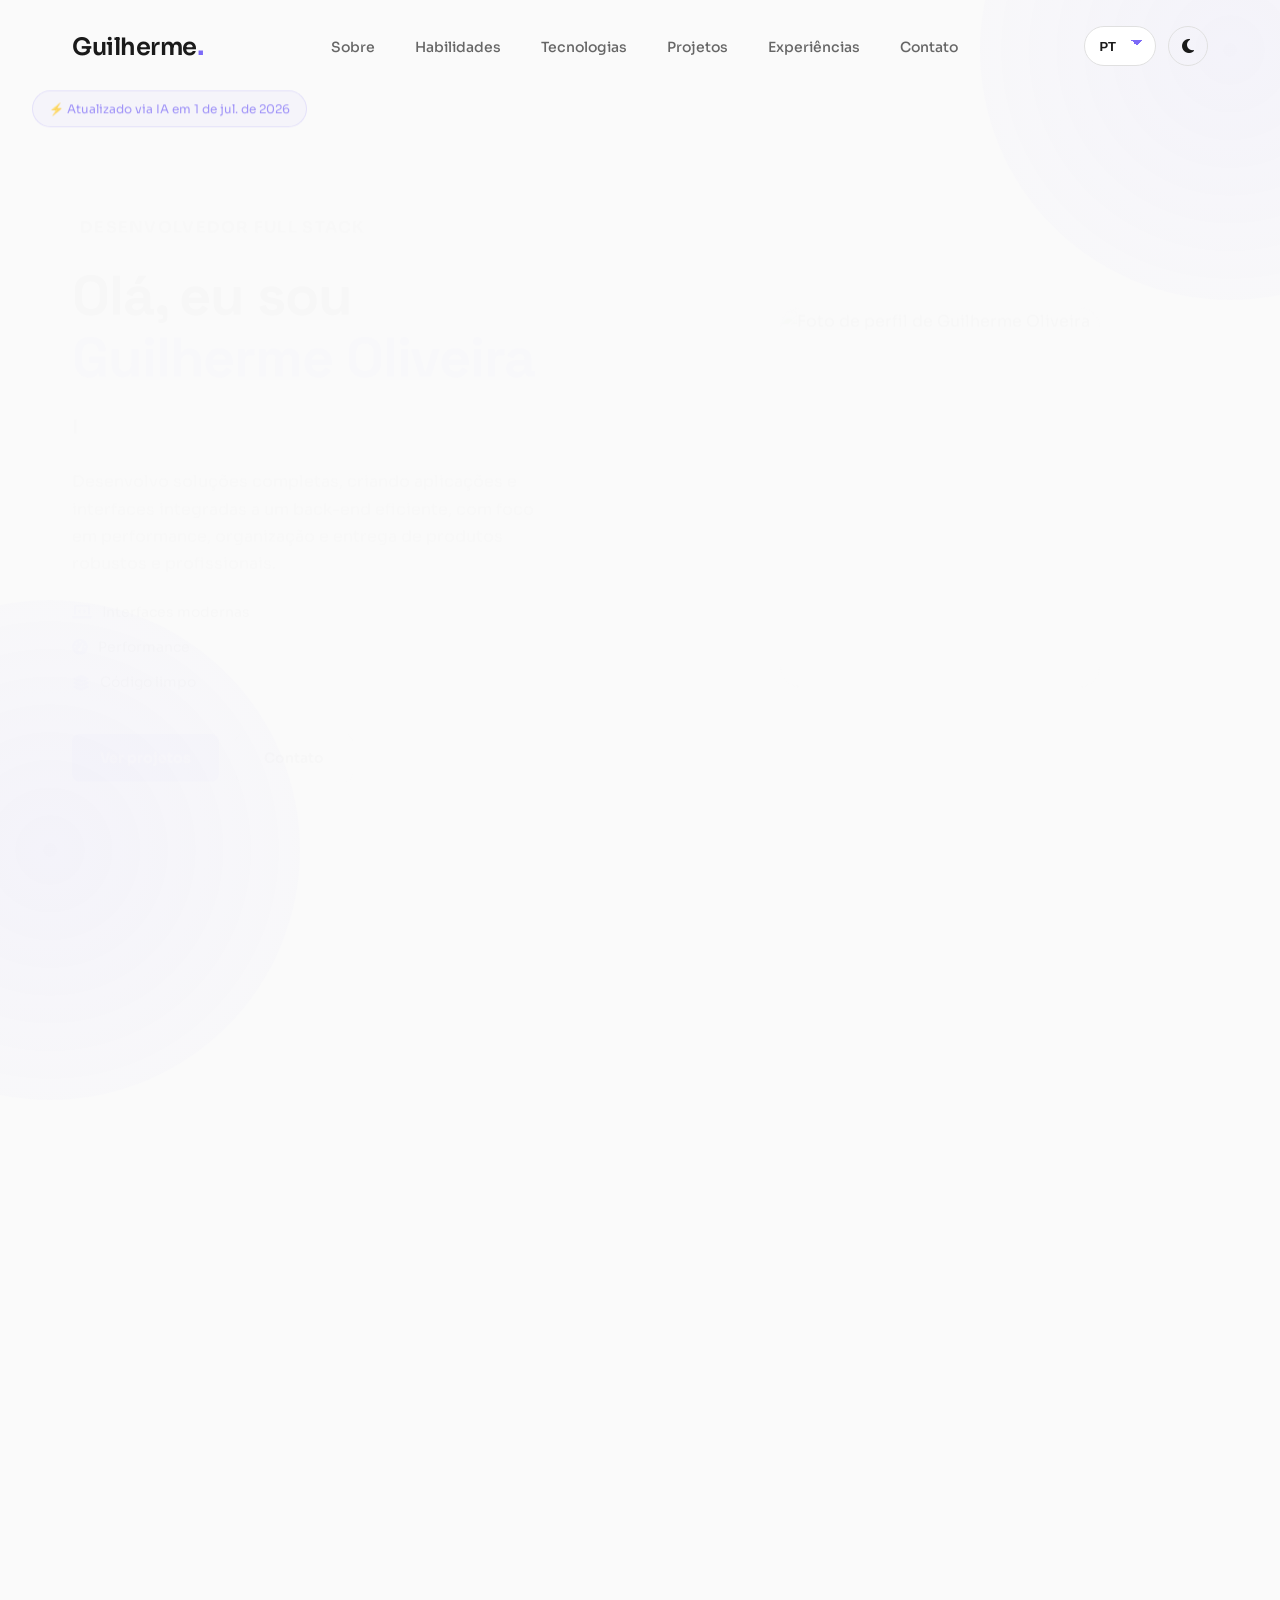
==== commit a6edef27: "Organização e melhorias projeto" ====
--- a/index.html
+++ b/index.html
@@ -1,251 +1,12 @@
 ﻿<!DOCTYPE html>
-<html lang="pt-br">
-  <head>
-    <meta charset="UTF-8" />
-    <meta name="viewport" content="width=device-width, initial-scale=1.0" />
-    <title>Portfólio | Guilherme Oliveira</title>
-    <link rel="preconnect" href="https://fonts.googleapis.com" />
-    <link rel="preconnect" href="https://fonts.gstatic.com" crossorigin />
-    <link
-      href="https://fonts.googleapis.com/css2?family=Sora:wght@300;400;500;600&family=Space+Grotesk:wght@500;700&display=swap"
-      rel="stylesheet"
-    />
-    <link
-      rel="stylesheet"
-      href="https://cdnjs.cloudflare.com/ajax/libs/font-awesome/6.5.2/css/all.min.css"
-    />
-    <link rel="stylesheet" href="style.css" />
-  </head>
-  <body>
-    <div class="bg-shape shape-top"></div>
-    <div class="bg-shape shape-bottom"></div>
-
-    <header class="site-header">
-      <nav class="navbar">
-        <h1 class="logo">Guilherme<span>.</span></h1>
-        <ul class="nav-links">
-          <li><a href="#about">Sobre</a></li>
-          <li><a href="#skills">Habilidades</a></li>
-          <li><a href="#technologies">Tecnologias</a></li>
-          <li><a href="#projects">Projetos</a></li>
-          <li><a href="#experience">Experiências</a></li>
-          <li><a href="#contact">Contato</a></li>
-        </ul>
-      </nav>
-
-      <section class="hero">
-        <div class="hero-content reveal">
-          <p class="eyebrow">
-            <i class="fa-solid fa-sparkles"></i>
-            <span id="profile-title">Desenvolvedor Full Stack</span>
-          </p>
-          <h2>Olá, eu sou <span id="profile-name">Guilherme Oliveira</span></h2>
-          <h3 id="typing"></h3>
-          <p id="profile-summary">
-            Desenvolvo soluções completas, criando aplicações e interfaces
-            integradas a um back-end eficiente, com foco em performance,
-            organização e entrega de produtos robustos e profissionais.
-          </p>
-          <div class="hero-tags" id="hero-tags">
-            <span
-              ><i class="fa-solid fa-laptop-code"></i> Interfaces modernas</span
-            >
-            <span><i class="fa-solid fa-gauge-high"></i> Performance</span>
-            <span><i class="fa-solid fa-layer-group"></i> Código limpo</span>
-          </div>
-          <div class="buttons">
-            <a href="#projects" class="btn btn-primary">Ver projetos</a>
-            <a href="#contact" class="btn btn-outline">Contato</a>
-          </div>
-        </div>
-
-        <aside class="hero-photo reveal">
-          <div class="photo-slot">
-            <img src="Foto.png" alt="Minha Foto" class="foto-perfil" />
-          </div>
-        </aside>
-      </section>
-    </header>
-
-    <main>
-      <section id="about" class="section reveal">
-        <h2>Sobre mim</h2>
-        <p class="section-intro" id="about-text">
-          Desenvolvedor focado em aprendizado prático, construção de projetos
-          reais e evolução constante. Busco soluções eficientes, com design
-          agradável e boa usabilidade.
-        </p>
-      </section>
-
-      <section id="highlights" class="section reveal">
-        <h2>Destaques</h2>
-        <div class="about-highlights" id="highlights-grid">
-          <article class="info-card">
-            <i class="fa-solid fa-lightbulb"></i>
-            <h3>Resolução de problemas</h3>
-            <p>Planejamento técnico para transformar ideias em resultados.</p>
-          </article>
-          <article class="info-card">
-            <i class="fa-solid fa-code-branch"></i>
-            <h3>Boas práticas</h3>
-            <p>Organização de código e versionamento com foco em evolução.</p>
-          </article>
-          <article class="info-card">
-            <i class="fa-solid fa-user-check"></i>
-            <h3>Foco no usuário</h3>
-            <p>Interfaces intuitivas, legíveis e com boa apresentação.</p>
-          </article>
-        </div>
-      </section>
-
-      <section id="skills" class="section reveal">
-        <h2>Habilidades</h2>
-        <div class="skills-grid" id="skills-grid" aria-live="polite">
-          <article class="skill-card">
-            <i class="fa-brands fa-html5"></i>
-            <p>HTML</p>
-          </article>
-          <article class="skill-card">
-            <i class="fa-brands fa-css3-alt"></i>
-            <p>CSS</p>
-          </article>
-          <article class="skill-card">
-            <i class="fa-brands fa-js"></i>
-            <p>JavaScript</p>
-          </article>
-          <article class="skill-card">
-            <i class="fa-brands fa-python"></i>
-            <p>Python</p>
-          </article>
-          <article class="skill-card">
-            <i class="fa-brands fa-git-alt"></i>
-            <p>Git</p>
-          </article>
-        </div>
-      </section>
-
-      <section id="technologies" class="section reveal">
-        <h2>Tecnologias e ferramentas</h2>
-        <p class="section-intro">
-          Stacks, APIs, ferramentas e integrações consolidadas a partir do
-          histórico de aprendizados e projetos.
-        </p>
-        <div class="tech-grid" id="technologies-grid" aria-live="polite"></div>
-      </section>
-
-      <section id="projects" class="section reveal">
-        <h2>Projetos</h2>
-        <div class="projects-grid" id="projects-grid" aria-live="polite">
-          <article class="project-card">
-            <div class="project-top">
-              <h3>Loja virtual simples</h3>
-              <span>Front-End</span>
-            </div>
-            <p>
-              Interface de e-commerce com navegação dinâmica, filtros
-              interativos e integração direta para conversão via WhatsApp.
-            </p>
-            <div class="links">
-              <a
-                href="https://github.com/GuiiOliveiraa/NunesStoreOficial"
-                aria-label="Repositório do Projeto 1"
-                target="_blank"
-                rel="noopener noreferrer"
-              >
-                <i class="fa-brands fa-github"></i> GitHub
-              </a>
-              <a
-                href="https://guiioliveiraa.github.io/NunesStoreOficial/"
-                aria-label="Demonstração do Projeto 1"
-                target="_blank"
-                rel="noopener noreferrer"
-              >
-                <i class="fa-solid fa-arrow-up-right-from-square"></i> Demo
-              </a>
-            </div>
-          </article>
-
-          <article class="project-card">
-            <div class="project-top">
-              <h3>Cotação das moedas (EMAIL)</h3>
-              <span>Back-End</span>
-            </div>
-            <p>
-              Aplicação back-end que consulta cotações de moedas em tempo real
-              via API e envia automaticamente relatórios por e-mail em HTML, com
-              uso de variáveis de ambiente para segurança.
-            </p>
-            <div class="links">
-              <a
-                href="https://github.com/GuiiOliveiraa/CotacaoDasMoedas"
-                target="_blank"
-                aria-label="Repositório do Projeto 2"
-                rel="noopener noreferrer"
-              >
-                <i class="fa-brands fa-github"></i> GitHub
-              </a>
-            </div>
-          </article>
-        </div>
-      </section>
-
-      <section id="experience" class="section reveal" hidden>
-        <h2>Experiências</h2>
-        <p class="section-intro">
-          Experiências profissionais e aprendizados relevantes gerados a partir
-          das anotações do currículo vivo.
-        </p>
-        <div class="experience-grid" id="experiences-grid" aria-live="polite"></div>
-      </section>
-
-      <section id="contact" class="section reveal">
-        <h2>Contato</h2>
-        <div class="contact-grid">
-          <a
-            class="contact-item"
-            href="mailto:guilherme.raimundo.oliveira@gmail.com"
-            aria-label="Enviar email para Guilherme Oliveira"
-          >
-            <i class="fa-regular fa-envelope"></i>
-            <div>
-              <h3>Email</h3>
-              <p>guilherme.raimundo.oliveira@gmail.com</p>
-            </div>
-          </a>
-          <a
-            class="contact-item"
-            href="https://github.com/GuiiOliveiraa"
-            target="_blank"
-            rel="noreferrer"
-            aria-label="GitHub de Guilherme Oliveira"
-          >
-            <i class="fa-brands fa-github"></i>
-            <div>
-              <h3>GitHub</h3>
-              <p>github.com/GuiiOliveiraa</p>
-            </div>
-          </a>
-          <a
-            class="contact-item"
-            href="https://www.linkedin.com/in/guilhermeoliveiraa-/"
-            target="_blank"
-            rel="noreferrer"
-            aria-label="LinkedIn de Guilherme Oliveira"
-          >
-            <i class="fa-brands fa-linkedin-in"></i>
-            <div>
-              <h3>LinkedIn</h3>
-              <p>linkedin.com/in/guilhermeoliveiraa-</p>
-            </div>
-          </a>
-        </div>
-      </section>
-    </main>
-
-    <footer>
-      <p>© 2026 - Guilherme Oliveira</p>
-    </footer>
-
-    <script src="script.js"></script>
-  </body>
+<html lang="pt-BR">
+<head>
+  <meta charset="UTF-8" />
+  <meta http-equiv="refresh" content="0; url=site/" />
+  <meta name="viewport" content="width=device-width, initial-scale=1.0" />
+  <title>Redirecionando...</title>
+</head>
+<body>
+  <p>Redirecionando para o currículo online. Se isso não acontecer, <a href="site/">clique aqui</a>.</p>
+</body>
 </html>
